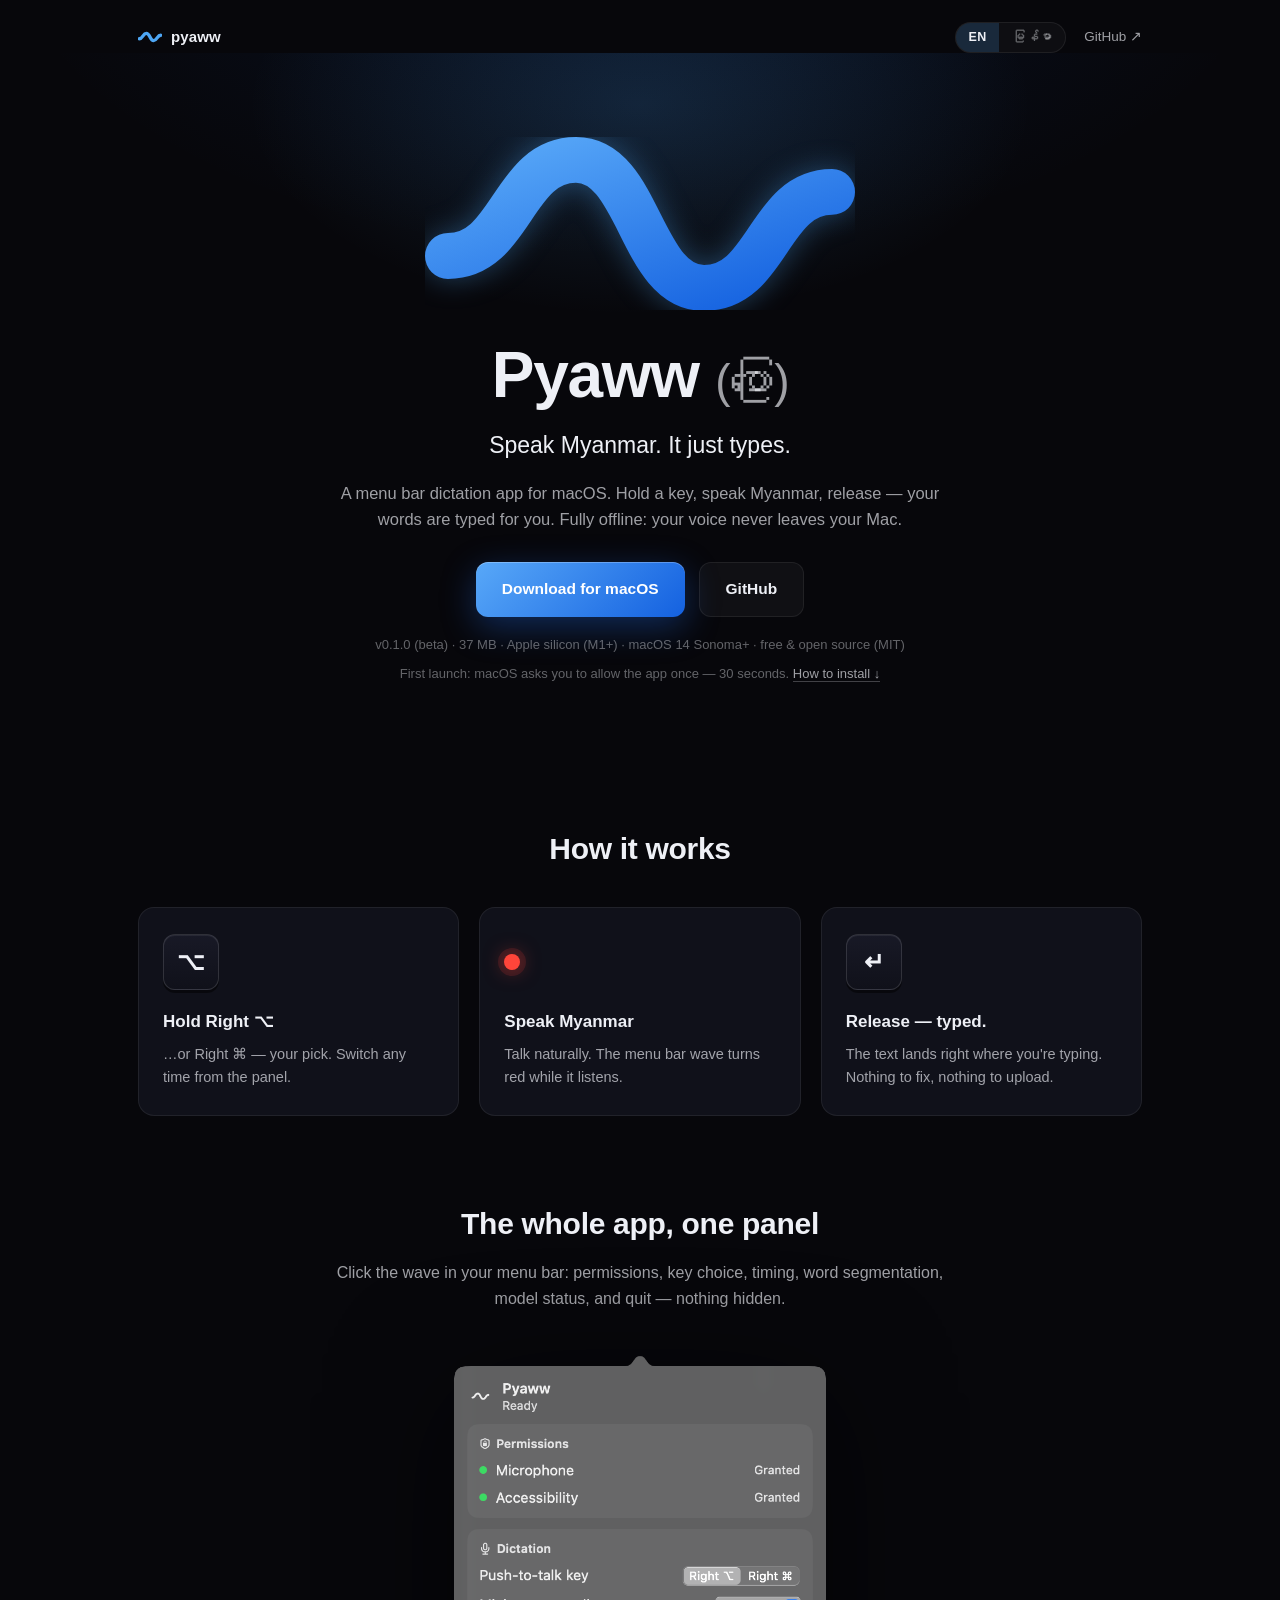
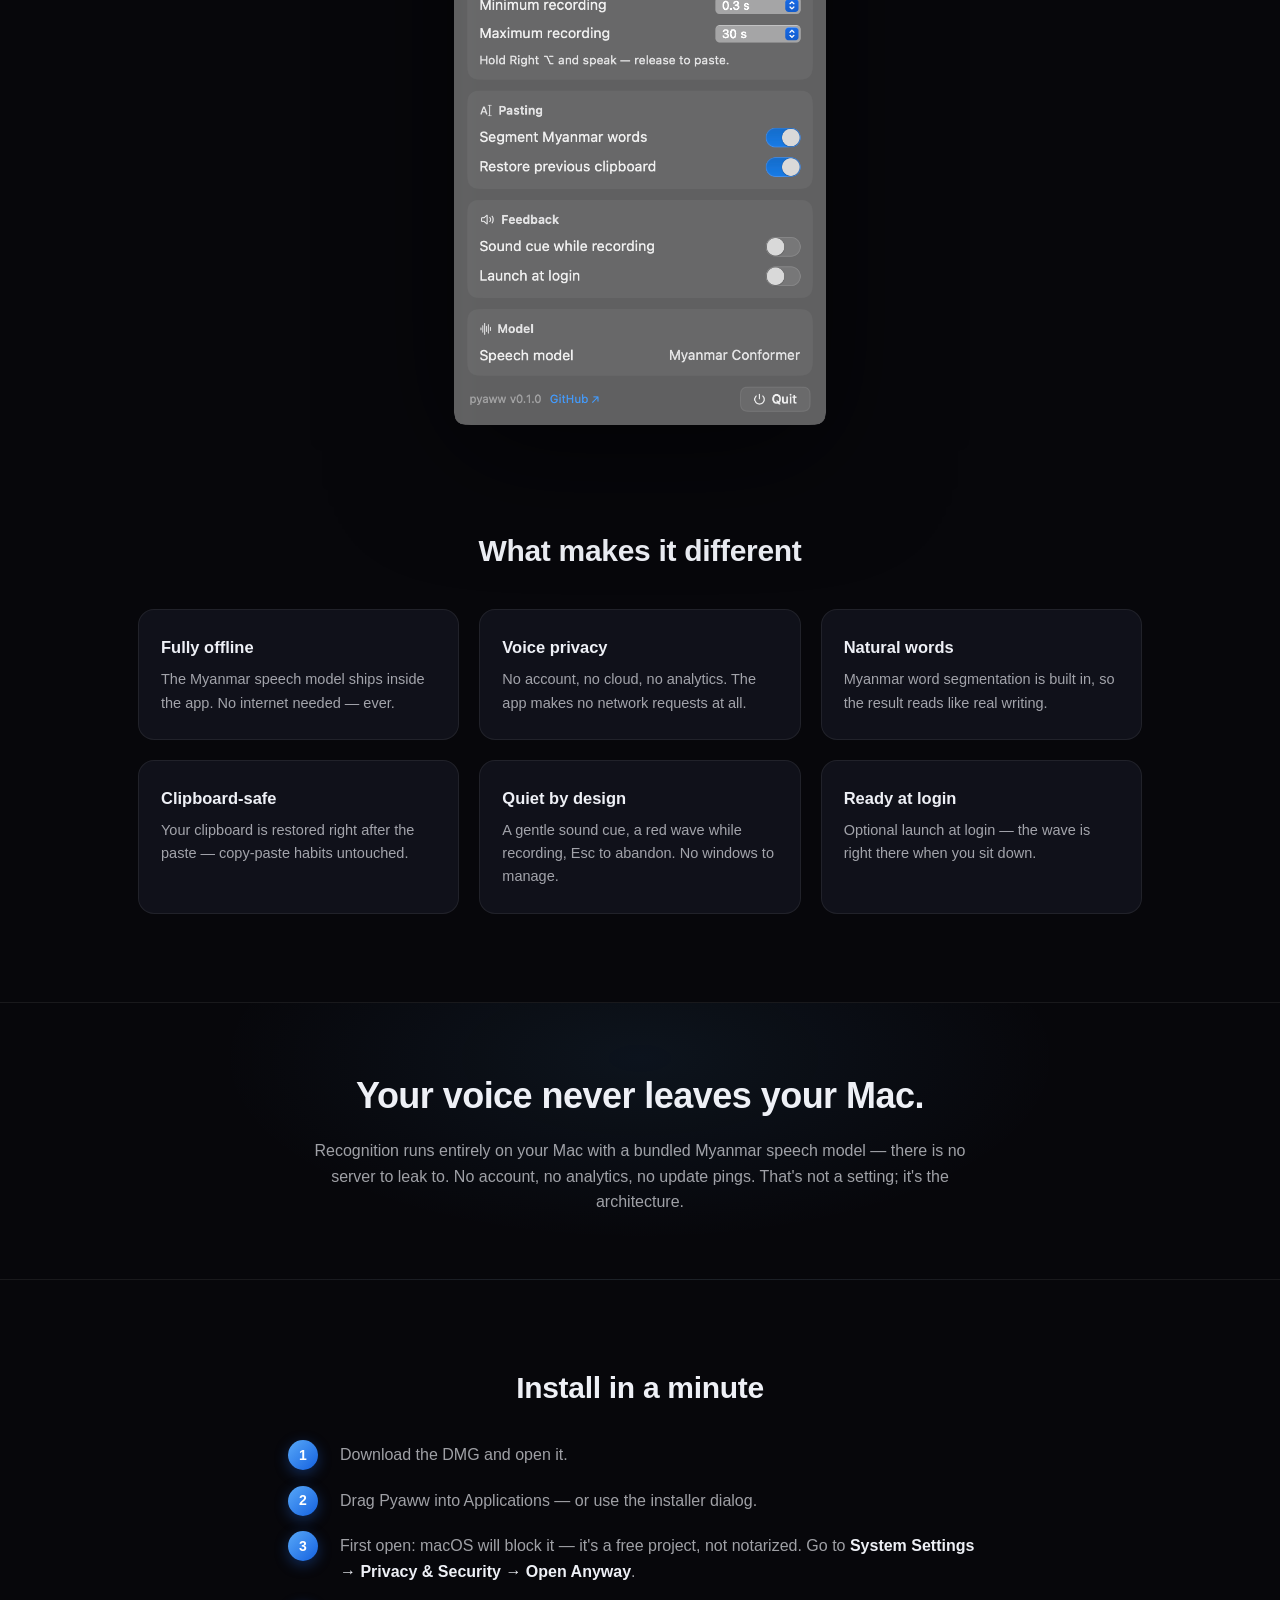
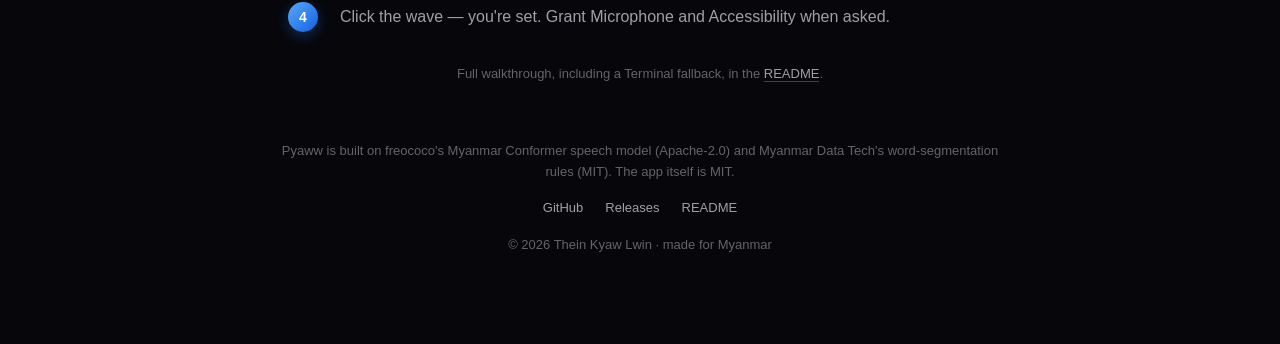
==== site/index.html @ 87ac643a "site: add the bilingual landing page (page, styles, script, real assets) deployed to GitHub Pages at" ====
<!doctype html>
<html lang="en">
<head>
<meta charset="utf-8">
<meta name="viewport" content="width=device-width, initial-scale=1">
<title>Pyaww (ပြော) — Myanmar dictation for macOS</title>
<meta name="theme-color" content="#07070b">
<meta name="description" content="Pyaww is a free, fully offline Myanmar dictation app for macOS. Hold a key, speak Myanmar, release — your words are typed for you. Your voice never leaves your Mac.">
<link rel="canonical" href="https://tklwin.github.io/pyaww/">
<meta property="og:type" content="website">
<meta property="og:url" content="https://tklwin.github.io/pyaww/">
<meta property="og:title" content="Pyaww (ပြော) — Speak Myanmar. It just types.">
<meta property="og:description" content="Fully offline Myanmar dictation for macOS. Free & open source. Your voice never leaves your Mac.">
<meta property="og:image" content="https://tklwin.github.io/pyaww/assets/og.png">
<meta property="og:image:width" content="1200">
<meta property="og:image:height" content="630">
<meta name="twitter:card" content="summary_large_image">
<link rel="icon" type="image/svg+xml" href="assets/wave.svg">
<link rel="apple-touch-icon" href="assets/apple-touch-icon.png">
<link rel="stylesheet" href="style.css">
</head>
<body class="lang-en">

<header class="top">
  <a class="brand" href="#top">
    <svg class="brand-wave" viewBox="118 352.6667 788 318.6667" aria-hidden="true"><path d="M160 570.6667 C277.3333 570.6667 277.3333 394.6667 394.6667 394.6667 C512 394.6667 512 629.3333 629.3333 629.3333 C746.6667 629.3333 746.6667 453.3333 864 453.3333" fill="none" stroke="#4DA6F4" stroke-width="110" stroke-linecap="round" stroke-linejoin="round"/></svg>
    <span>pyaww</span>
  </a>
  <nav class="top-nav">
    <div class="langswitch" role="group" aria-label="Language">
      <button type="button" data-lang="en">EN</button>
      <button type="button" data-lang="my">မြန်မာ</button>
    </div>
    <a class="gh" href="https://github.com/tklwin/pyaww" rel="noopener">GitHub&nbsp;↗</a>
  </nav>
</header>

<main id="top">
  <section class="hero">
    <div class="glow" aria-hidden="true"></div>
    <svg class="wave-hero" viewBox="118 352.6667 788 318.6667" aria-hidden="true">
      <defs>
        <linearGradient id="wg" x1="0" y1="0" x2="1" y2="1">
          <stop offset="0" stop-color="#58A8F8"/>
          <stop offset="1" stop-color="#1461E0"/>
        </linearGradient>
      </defs>
      <path class="wave-path" d="M160 570.6667 C277.3333 570.6667 277.3333 394.6667 394.6667 394.6667 C512 394.6667 512 629.3333 629.3333 629.3333 C746.6667 629.3333 746.6667 453.3333 864 453.3333" fill="none" stroke="url(#wg)" stroke-width="84" stroke-linecap="round" stroke-linejoin="round"/>
    </svg>
    <h1>Pyaww <span class="always">(ပြော)</span></h1>
    <p class="tagline">
      <span class="en">Speak Myanmar. It just types.</span>
      <span class="my">မြန်မာလို ပြောလိုက်ပါ။ စာဖြစ်လာပါမယ်။</span>
    </p>
    <p class="sub">
      <span class="en">A menu bar dictation app for macOS. Hold a key, speak Myanmar, release — your words are typed for you. Fully offline: your voice never leaves your Mac.</span>
      <span class="my">macOS အတွက် menu bar dictation အက်ပ်။ ခလုတ်တစ်ခု ဖိထားပြီး မြန်မာလို ပြောလိုက်ပါ၊ လွှတ်လိုက်ရင် စာသား ရိုက်ပြီးသား ဖြစ်နေပါပြီ။ လုံးဝ အော့ဖ်လိုင်း — သင့်အသံဖိုင် Mac ထဲကနေ ဘယ်တော့မှ မထွက်ပါဘူး။</span>
    </p>
    <div class="cta">
      <a class="btn primary" href="https://github.com/tklwin/pyaww/releases/latest" rel="noopener">
        <span class="en">Download for macOS</span><span class="my">macOS အတွက် ဒေါင်းလုဒ်</span>
      </a>
      <a class="btn ghost" href="https://github.com/tklwin/pyaww" rel="noopener">GitHub</a>
    </div>
    <p class="fine">
      <span class="en">v0.1.0 (beta) · 37 MB · Apple silicon (M1+) · macOS 14 Sonoma+ · free &amp; open source (MIT)</span>
      <span class="my">v0.1.0 (beta) · 37 MB · Apple silicon (M1+) · macOS 14+ · အခမဲ့နဲ့ open source (MIT)</span>
    </p>
    <p class="fine dim">
      <span class="en">First launch: macOS asks you to allow the app once — 30 seconds. <a href="#install">How to install ↓</a></span>
      <span class="my">ပထမဆုံး ဖွင့်ချိန်: macOS က ခွင့်ပြုချက် တစ်ချက် တောင်းပါမယ် — 30 စက္ကန့်ပဲ ကြာပါတယ်။ <a href="#install">တပ်ဆင်နည်း ↓</a></span>
    </p>
  </section>

  <section class="how" id="how">
    <h2><span class="en">How it works</span><span class="my">ဘယ်လိုသုံးမလဲ</span></h2>
    <div class="steps">
      <div class="step">
        <div class="cap-holder" aria-hidden="true"><div class="keycap">⌥</div></div>
        <h3><span class="en">Hold Right ⌥</span><span class="my">Right ⌥ ဖိထားပါ</span></h3>
        <p><span class="en">…or Right ⌘ — your pick. Switch any time from the panel.</span><span class="my">…သို့မဟုတ် Right ⌘ — ကြိုက်တာ ရွေးပါ။ Panel ကနေ အချိန်မရွေး ပြောင်းလို့ရပါတယ်။</span></p>
      </div>
      <div class="step">
        <div class="cap-holder" aria-hidden="true"><div class="reddot"></div></div>
        <h3><span class="en">Speak Myanmar</span><span class="my">မြန်မာလို ပြောပါ</span></h3>
        <p><span class="en">Talk naturally. The menu bar wave turns red while it listens.</span><span class="my">သဘာဝအတိုင်း ပြောလိုက်ပါ။ နားထောင်နေစဉ် menu bar က wave အနီရောင် ဖြစ်နေပါမယ်။</span></p>
      </div>
      <div class="step">
        <div class="cap-holder" aria-hidden="true"><div class="keycap">↵</div></div>
        <h3><span class="en">Release — typed.</span><span class="my">လွှတ်လိုက်ပါ — ရိုက်ပြီးသား</span></h3>
        <p><span class="en">The text lands right where you're typing. Nothing to fix, nothing to upload.</span><span class="my">စာသားက စာရိုက်နေတဲ့ နေရာမှာ တန်းရောက်သွားပါတယ်။ ဘာမှ ပြင်စရာ မလိုပါဘူး။</span></p>
      </div>
    </div>
  </section>

  <section class="panel-sec" id="panel">
    <h2><span class="en">The whole app, one panel</span><span class="my">အက်ပ်တစ်ခုလုံး — panel တစ်ခုတည်း</span></h2>
    <p class="lede"><span class="en">Click the wave in your menu bar: permissions, key choice, timing, word segmentation, model status, and quit — nothing hidden.</span><span class="my">Menu bar က wave ကို နှိပ်လိုက်ပါ — permissions၊ ခလုတ်ရွေးချယ်မှု၊ အချိန်သတ်မှတ်ချက်၊ စကားလုံးဖြတ်ခြင်း၊ model အခြေအနေ၊ ပိတ်ခြင်း — အားလုံး တစ်နေရာတည်း။</span></p>
    <figure class="shot">
      <img src="assets/panel.png" alt="The Pyaww panel — permissions, dictation, pasting and model status" width="366" height="629">
    </figure>
  </section>

  <section class="features" id="features">
    <h2><span class="en">What makes it different</span><span class="my">ထူးခြားချက်များ</span></h2>
    <div class="grid">
      <div class="card"><h3><span class="en">Fully offline</span><span class="my">လုံးဝ အော့ဖ်လိုင်း</span></h3><p><span class="en">The Myanmar speech model ships inside the app. No internet needed — ever.</span><span class="my">မြန်မာ speech model က အက်ပ်ထဲမှာ ပါပြီးသား။ အင်တာနက် လုံးဝ မလိုပါဘူး။</span></p></div>
      <div class="card"><h3><span class="en">Voice privacy</span><span class="my">အသံ privacy</span></h3><p><span class="en">No account, no cloud, no analytics. The app makes no network requests at all.</span><span class="my">Account မရှိ၊ cloud မရှိ၊ tracking မရှိ။ အက်ပ်က network ကို လုံးဝ မသုံးပါဘူး။</span></p></div>
      <div class="card"><h3><span class="en">Natural words</span><span class="my">သဘာဝ စကားလုံးများ</span></h3><p><span class="en">Myanmar word segmentation is built in, so the result reads like real writing.</span><span class="my">မြန်မာစာ စကားလုံးဖြတ်ခြင်း ပါဝင်တာကြောင့် စာက ဖတ်လို့ကောင်းပါတယ်။</span></p></div>
      <div class="card"><h3><span class="en">Clipboard-safe</span><span class="my">Clipboard ထိန်းသိမ်း</span></h3><p><span class="en">Your clipboard is restored right after the paste — copy-paste habits untouched.</span><span class="my">Paste လုပ်ပြီးတာနဲ့ clipboard အဟောင်း ပြန်ရှိပါပြီ — သင့်အလေ့အထ မပျက်ပါဘူး။</span></p></div>
      <div class="card"><h3><span class="en">Quiet by design</span><span class="my">တိတ်ဆိတ်စွာ</span></h3><p><span class="en">A gentle sound cue, a red wave while recording, Esc to abandon. No windows to manage.</span><span class="my">အသံအနည်းငယ်၊ ရိုက်နေစဉ် wave အနီ၊ ပယ်ဖျက်လိုရင် Esc။ Window တွေ စီမံစရာ မလိုပါဘူး။</span></p></div>
      <div class="card"><h3><span class="en">Ready at login</span><span class="my">Login မှာ အသင့်</span></h3><p><span class="en">Optional launch at login — the wave is right there when you sit down.</span><span class="my">Login ဝင်တာနဲ့ menu bar မှာ wave အသင့် ရှိနေပါပြီ။</span></p></div>
    </div>
  </section>

  <section class="privacy">
    <h2><span class="en">Your voice never leaves your Mac.</span><span class="my">သင့်အသံဖိုင် Mac ထဲကနေ ဘယ်တော့မှ မထွက်ပါဘူး။</span></h2>
    <p><span class="en">Recognition runs entirely on your Mac with a bundled Myanmar speech model — there is no server to leak to. No account, no analytics, no update pings. That's not a setting; it's the architecture.</span><span class="my">Speech recognition က သင့် Mac ပေါ်မှာပဲ အလုပ်လုပ်ပါတယ် — ဘယ်ဆာဗာကိုမှ အသံ မပို့ပါဘူး။ Account မရှိ၊ analytics မရှိ၊ update ping မရှိ။ ဒါက setting တစ်ခု မဟုတ်ဘူး — အက်ပ်ရဲ့ ဒီဇိုင်းပါ။</span></p>
  </section>

  <section class="install" id="install">
    <h2><span class="en">Install in a minute</span><span class="my">တစ်မိနစ်အတွင်း တပ်ဆင်ပါ</span></h2>
    <ol>
      <li><span class="en">Download the DMG and open it.</span><span class="my">DMG ကို ဒေါင်းလုဒ်လုပ်ပြီး ဖွင့်ပါ။</span></li>
      <li><span class="en">Drag Pyaww into Applications — or use the installer dialog.</span><span class="my">Pyaww ကို Applications ထဲ ဆွဲထည့်ပါ — installer dialog ကို သုံးလည်း ရပါတယ်။</span></li>
      <li><span class="en">First open: macOS will block it — it's a free project, not notarized. Go to <strong>System Settings → Privacy &amp; Security → Open Anyway</strong>.</span><span class="my">ပထမဖွင့်ချိန် macOS က ပိတ်ထားပါမယ် — အခမဲ့ project ဖြစ်ပြီး notarize မလုပ်ထားလို့ပါ။ <strong>System Settings → Privacy &amp; Security → Open Anyway</strong> ကို သွားပါ။</span></li>
      <li><span class="en">Click the wave — you're set. Grant Microphone and Accessibility when asked.</span><span class="my">Wave ကို နှိပ်လိုက်ပါ — ပြီးပါပြီ။ တောင်းလာရင် Microphone နဲ့ Accessibility ကို ခွင့်ပြုပေးပါ။</span></li>
    </ol>
    <p class="fine"><span class="en">Full walkthrough, including a Terminal fallback, in the <a href="https://github.com/tklwin/pyaww#readme" rel="noopener">README</a>.</span><span class="my">အဆင့်ဆင့် လမ်းညွှန် (Terminal နည်းလမ်းအပါအဝင်) <a href="https://github.com/tklwin/pyaww#readme" rel="noopener">README</a> မှာ ရှိပါတယ်။</span></p>
  </section>
</main>

<footer>
  <p><span class="en">Pyaww is built on freococo's Myanmar Conformer speech model (Apache-2.0) and Myanmar Data Tech's word-segmentation rules (MIT). The app itself is MIT.</span><span class="my">Pyaww ဟာ freococo ရဲ့ Myanmar Conformer speech model (Apache-2.0) နဲ့ Myanmar Data Tech ရဲ့ စကားလုံးဖြတ် စည်းမျဉ်းများ (MIT) ကို အသုံးပြုထားပါတယ်။ အက်ပ် ကိုယ်တိုင်က MIT ပါ။</span></p>
  <nav class="foot-links">
    <a href="https://github.com/tklwin/pyaww" rel="noopener">GitHub</a>
    <a href="https://github.com/tklwin/pyaww/releases" rel="noopener">Releases</a>
    <a href="https://github.com/tklwin/pyaww#readme" rel="noopener">README</a>
  </nav>
  <p class="dim">© 2026 Thein Kyaw Lwin · made for Myanmar</p>
</footer>

<script src="pyaww.js"></script>
</body>
</html>
---- site/style.css ----
/* Pyaww landing — hand-written, zero dependencies, no network calls. */
:root{
  --bg:#07070b;
  --card:#10111a;
  --line:rgba(255,255,255,.07);
  --ink:#eef0f6;
  --ink2:rgba(238,240,246,.66);
  --ink3:rgba(238,240,246,.40);
  --azure:#4da6f4;
  --azure-deep:#1461e0;
  --red:#ff453a;
  --radius:16px;
  --max:1060px;
  --font:-apple-system, BlinkMacSystemFont, "SF Pro Text", "Segoe UI", Roboto, Helvetica, Arial, "Noto Sans Myanmar", "Myanmar Sangam MN", "Myanmar Text", sans-serif;
}
*{box-sizing:border-box}
html{scroll-behavior:smooth}
body{
  margin:0; background:var(--bg); color:var(--ink);
  font:16px/1.6 var(--font);
  -webkit-font-smoothing:antialiased; text-rendering:optimizeLegibility;
}
::selection{background:rgba(77,166,244,.35)}
a{color:var(--azure); text-decoration:none}
a:hover{text-decoration:underline}
section{scroll-margin-top:24px}
img{max-width:100%}

/* ---- bilingual visibility ---- */
body.lang-en .my,
body.lang-my .en { display:none !important; }
.my { line-height:1.85; }

/* ---- top bar ---- */
.top{
  max-width:var(--max); margin:0 auto; padding:22px 28px 0;
  display:flex; align-items:center; justify-content:space-between; gap:16px;
}
.brand{display:inline-flex; align-items:center; gap:9px; color:var(--ink); font-weight:600; font-size:15px; letter-spacing:.01em}
.brand:hover{text-decoration:none; opacity:.85}
.brand-wave{width:24px; height:12px; display:block}
.top-nav{display:flex; align-items:center; gap:18px}
.langswitch{
  display:inline-flex; border:1px solid var(--line); border-radius:999px; overflow:hidden;
  background:rgba(255,255,255,.03);
}
.langswitch button{
  appearance:none; border:0; background:transparent; color:var(--ink3);
  font:600 12.5px/1 var(--font); padding:8px 13px; cursor:pointer; letter-spacing:.02em;
}
.langswitch button[aria-pressed="true"]{background:rgba(77,166,244,.18); color:var(--ink)}
.langswitch button:hover{color:var(--ink)}
.gh{color:var(--ink2); font-size:13.5px}
.gh:hover{color:var(--ink)}

/* ---- hero ---- */
.hero{position:relative; text-align:center; padding:84px 28px 64px; overflow:hidden}
.glow{
  position:absolute; inset:-20% -10% auto; height:640px; pointer-events:none;
  background:
    radial-gradient(560px 300px at 50% 30%, rgba(77,166,244,.16), transparent 70%),
    radial-gradient(900px 480px at 50% 0%, rgba(20,97,224,.12), transparent 72%);
}
.wave-hero{position:relative; width:min(430px, 72vw); display:block; margin:0 auto 30px}
.wave-path{filter:drop-shadow(0 0 26px rgba(77,166,244,.35))}
@keyframes draw{to{stroke-dashoffset:0}}
.hero h1{
  position:relative; margin:0; font-size:clamp(42px, 7vw, 64px); line-height:1.1;
  font-weight:700; letter-spacing:-.02em;
}
.hero h1 .always{font-weight:400; color:var(--ink2); font-size:.72em}
.tagline{position:relative; margin:16px 0 0; font-size:clamp(18px, 2.6vw, 23px); color:var(--ink); font-weight:500}
.tagline .my{font-weight:500}
.sub{position:relative; margin:16px auto 0; max-width:640px; color:var(--ink2); font-size:16.5px}
.cta{position:relative; display:flex; gap:14px; justify-content:center; flex-wrap:wrap; margin:30px 0 0}
.btn{
  display:inline-flex; align-items:center; justify-content:center;
  padding:14px 26px; border-radius:12px; font-weight:600; font-size:15.5px;
  transition:transform .15s ease, filter .15s ease;
}
.btn:hover{text-decoration:none; transform:translateY(-1px)}
.btn.primary{
  color:#fff; background:linear-gradient(135deg, #58a8f8, #1461e0);
  box-shadow:0 10px 34px rgba(35,110,235,.35), inset 0 1px 0 rgba(255,255,255,.25);
}
.btn.primary:hover{filter:brightness(1.07)}
.btn.ghost{
  color:var(--ink); background:rgba(255,255,255,.04); border:1px solid var(--line);
}
.fine{position:relative; margin:18px 0 0; font-size:13px; color:var(--ink3)}
.fine.dim{margin-top:8px}
.fine a{color:var(--ink2); border-bottom:1px solid rgba(238,240,246,.25)}
.fine a:hover{color:var(--ink); text-decoration:none}

/* ---- how it works ---- */
.how{max-width:var(--max); margin:0 auto; padding:76px 28px 8px; text-align:center}
h2{margin:0 0 12px; font-size:clamp(24px, 3.4vw, 30px); letter-spacing:-.01em; font-weight:650}
.steps{
  display:grid; grid-template-columns:repeat(3, 1fr); gap:20px; margin-top:34px; text-align:left;
}
.step{
  background:var(--card); border:1px solid var(--line); border-radius:var(--radius);
  padding:26px 24px;
}
.step h3{margin:18px 0 8px; font-size:17px; font-weight:650}
.step p{margin:0; color:var(--ink2); font-size:14.5px}
.cap-holder{height:56px; display:flex; align-items:center}
.keycap{
  width:56px; height:56px; display:grid; place-items:center;
  background:linear-gradient(#181926, #10111a); border:1px solid rgba(255,255,255,.13);
  border-radius:12px; font-size:24px; font-weight:600; color:var(--ink);
  box-shadow:0 3px 0 rgba(0,0,0,.5), inset 0 1px 0 rgba(255,255,255,.07);
}
.reddot{
  width:16px; height:16px; border-radius:50%; background:var(--red);
  box-shadow:0 0 0 6px rgba(255,69,58,.14), 0 0 20px rgba(255,69,58,.55);
  animation:pulse 2.1s ease-in-out infinite;
}
@keyframes pulse{0%,100%{box-shadow:0 0 0 6px rgba(255,69,58,.14), 0 0 20px rgba(255,69,58,.55)}50%{box-shadow:0 0 0 10px rgba(255,69,58,.07), 0 0 26px rgba(255,69,58,.7)}}

/* ---- panel shot ---- */
.panel-sec{max-width:var(--max); margin:0 auto; padding:76px 28px 0; text-align:center}
.lede{max-width:620px; margin:8px auto 0; color:var(--ink2)}
.shot{margin:40px auto 0; padding:0}
.shot img{
  display:block; margin:0 auto; width:min(400px, 88vw); height:auto;
  filter:drop-shadow(0 26px 60px rgba(0,0,0,.6));
}

/* ---- features ---- */
.features{max-width:var(--max); margin:0 auto; padding:88px 28px 0; text-align:center}
.grid{
  display:grid; grid-template-columns:repeat(3, 1fr); gap:20px; margin-top:34px; text-align:left;
}
.card{background:var(--card); border:1px solid var(--line); border-radius:var(--radius); padding:24px 22px}
.card h3{margin:0 0 8px; font-size:16.5px; font-weight:650}
.card p{margin:0; color:var(--ink2); font-size:14.5px}

/* ---- privacy ---- */
.privacy{
  margin-top:88px; padding:64px 28px; text-align:center;
  border-top:1px solid var(--line); border-bottom:1px solid var(--line);
  background:radial-gradient(600px 260px at 50% 20%, rgba(77,166,244,.08), transparent 70%);
}
.privacy h2{margin:0 auto 14px; max-width:760px; font-size:clamp(26px, 4vw, 36px); font-weight:700; letter-spacing:-.015em}
.privacy p{max-width:680px; margin:0 auto; color:var(--ink2)}

/* ---- install ---- */
.install{max-width:760px; margin:0 auto; padding:84px 28px 0; text-align:left}
.install h2{text-align:center}
.install ol{
  list-style:none; counter-reset:step; margin:30px 0 0; padding:0;
}
.install li{
  counter-increment:step; position:relative; padding:0 0 0 52px; margin:20px 0;
  color:var(--ink2);
}
.install li::before{
  content:counter(step); position:absolute; left:0; top:-2px;
  width:30px; height:30px; border-radius:50%;
  display:grid; place-items:center;
  font-size:14px; font-weight:650; color:#fff;
  background:linear-gradient(135deg, #58a8f8, #1461e0);
  box-shadow:0 4px 14px rgba(35,110,235,.35);
}
.install strong{color:var(--ink); font-weight:600}
.install .fine{text-align:center; margin-top:34px}

/* ---- footer ---- */
footer{
  max-width:var(--max); margin:0 auto; padding:56px 28px 72px; text-align:center;
  color:var(--ink3); font-size:13px;
}
footer p{max-width:720px; margin:0 auto 16px}
.foot-links{display:flex; gap:22px; justify-content:center; margin:0 0 16px}
.foot-links a{color:var(--ink2)}
footer .dim{color:var(--ink3)}

/* ---- motion / responsive ---- */
@media (prefers-reduced-motion: reduce){
  *{animation:none !important; transition:none !important}
  html{scroll-behavior:auto}
}
@media (max-width: 860px){
  .steps, .grid{grid-template-columns:1fr}
  .hero{padding-top:64px}
  .top{padding:18px 20px 0}
}
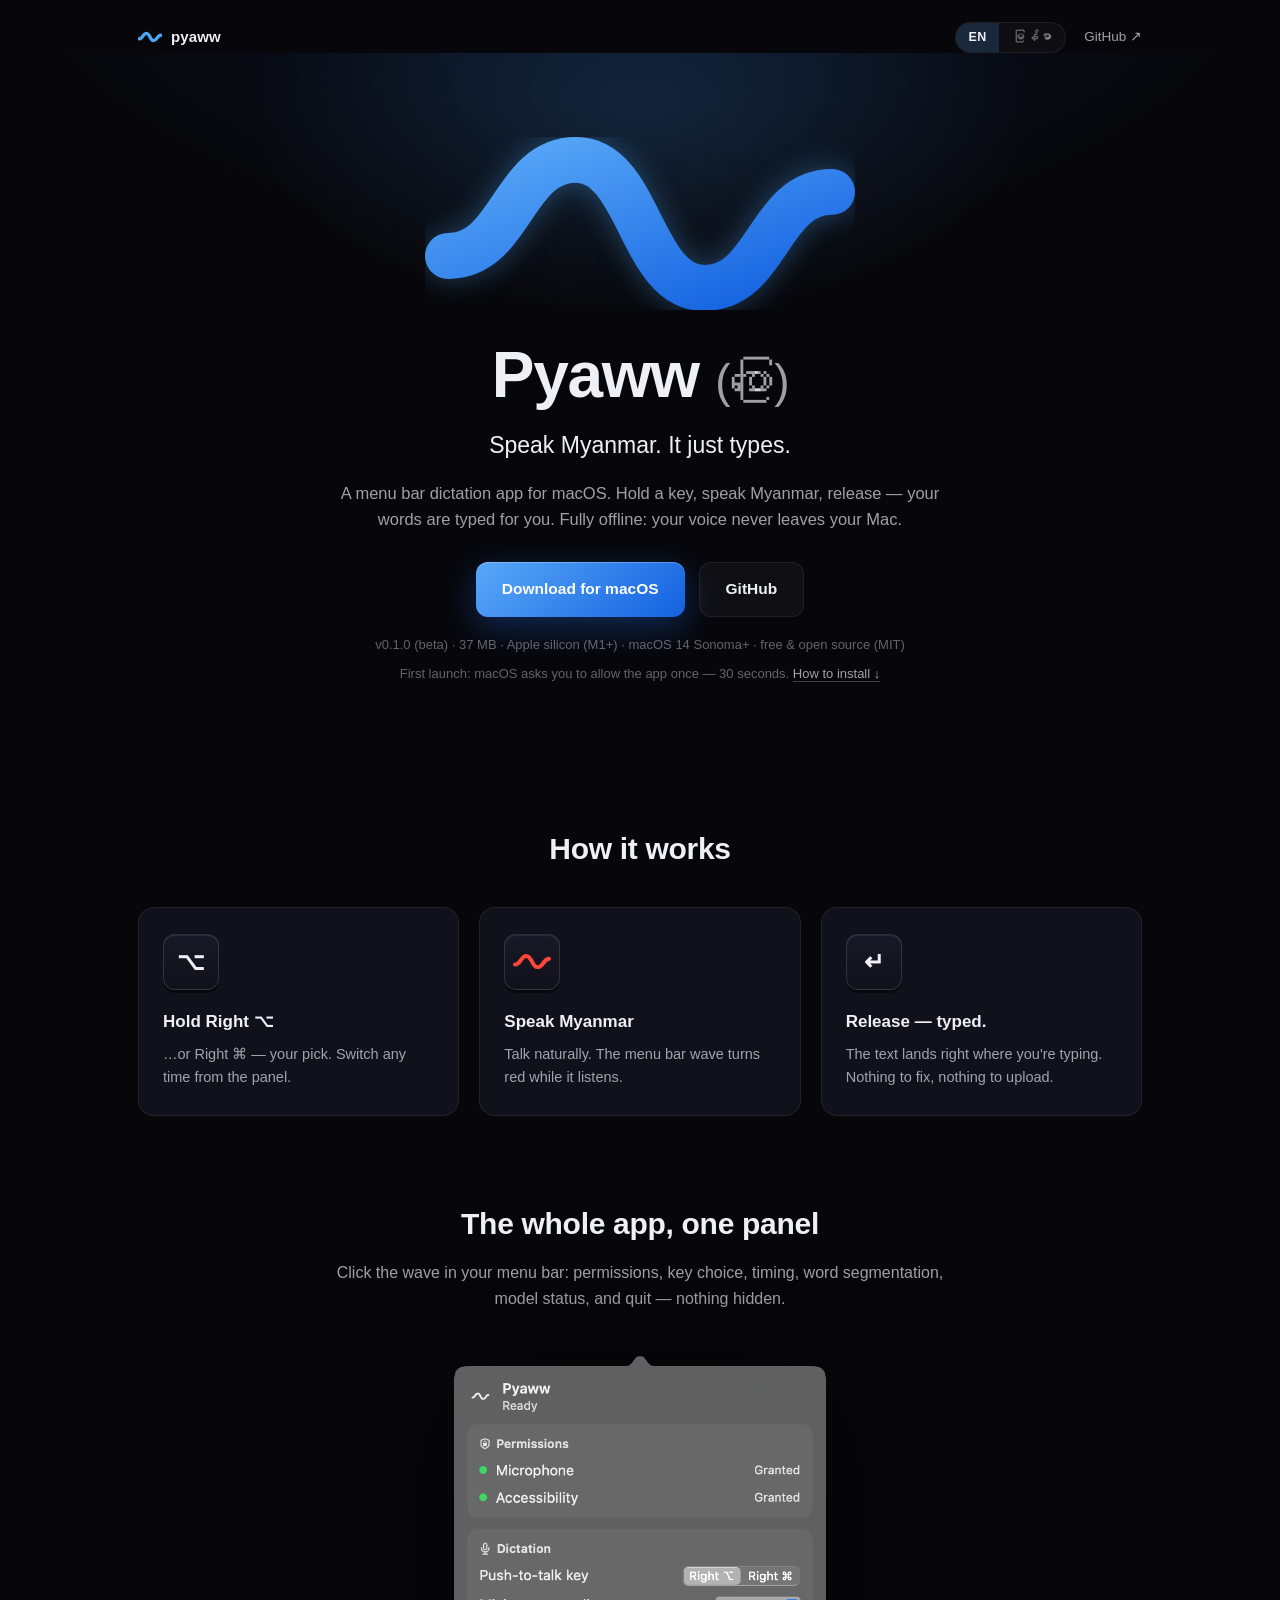
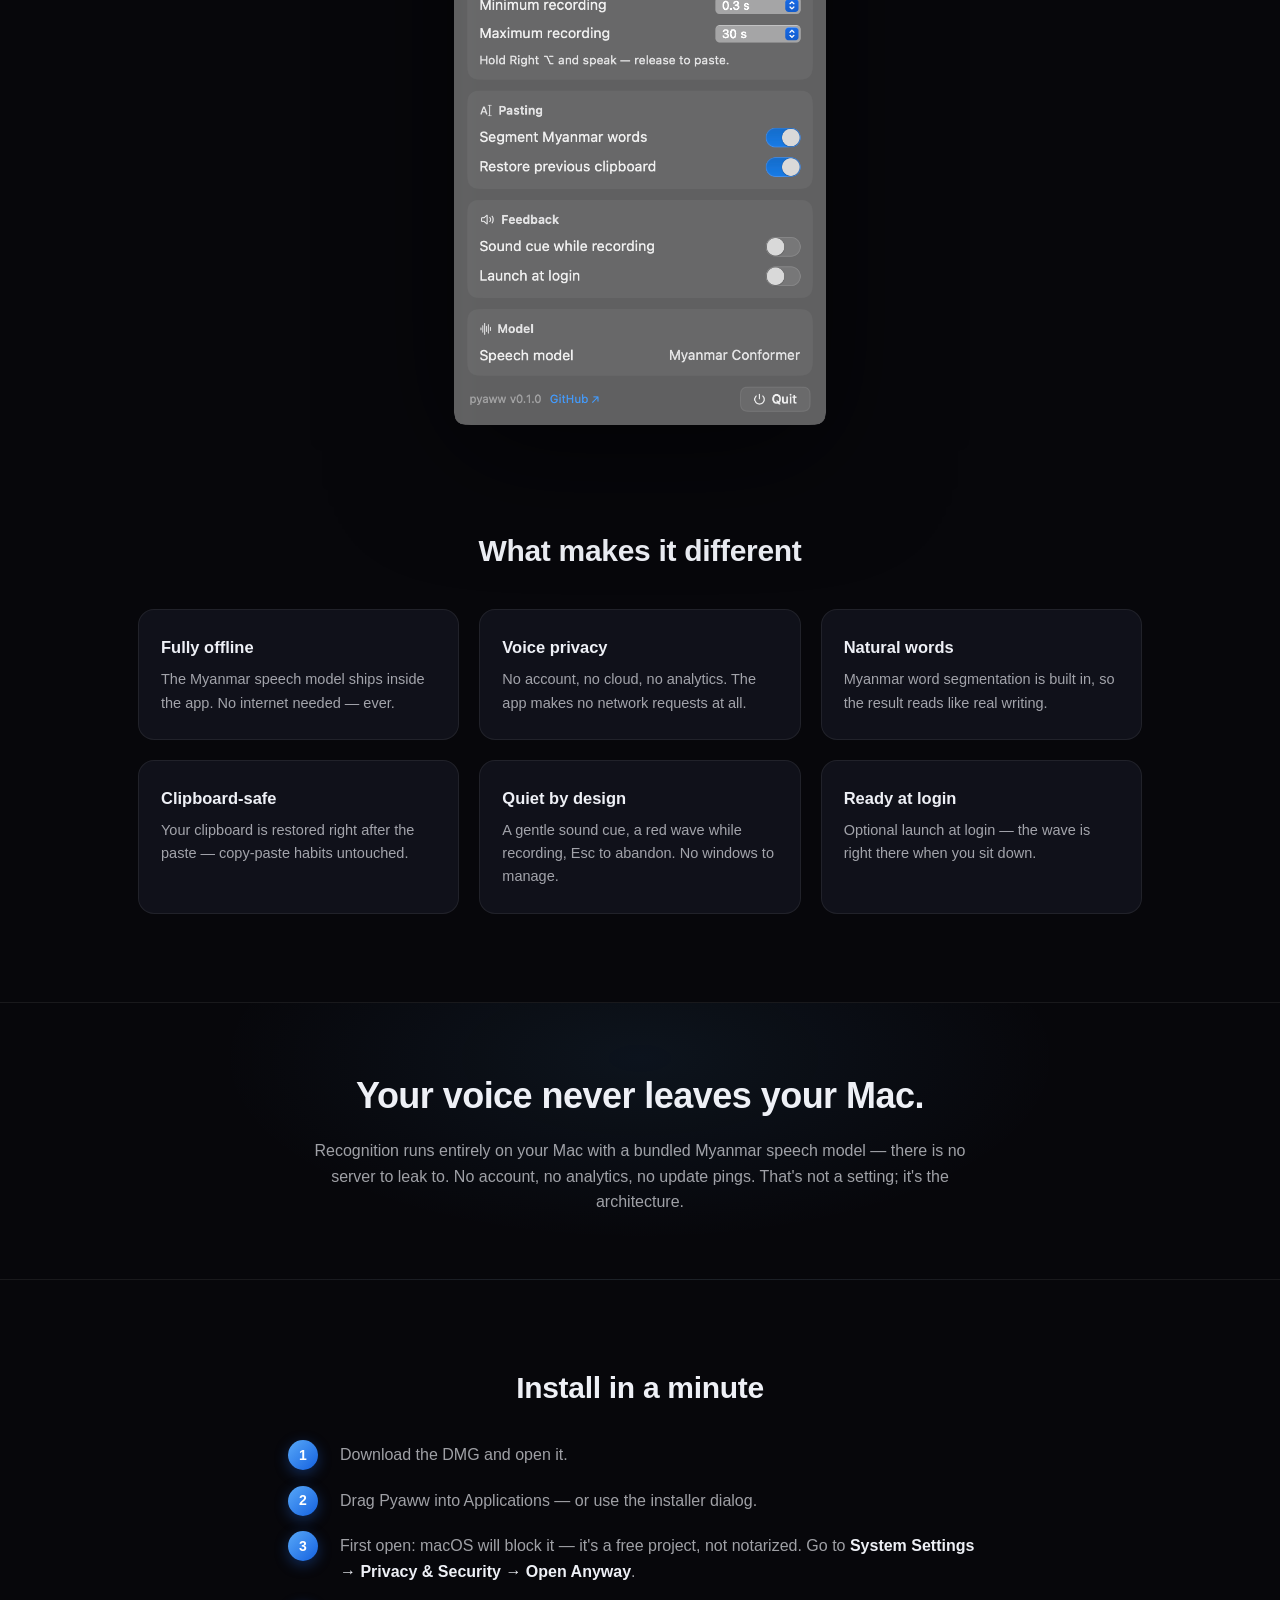
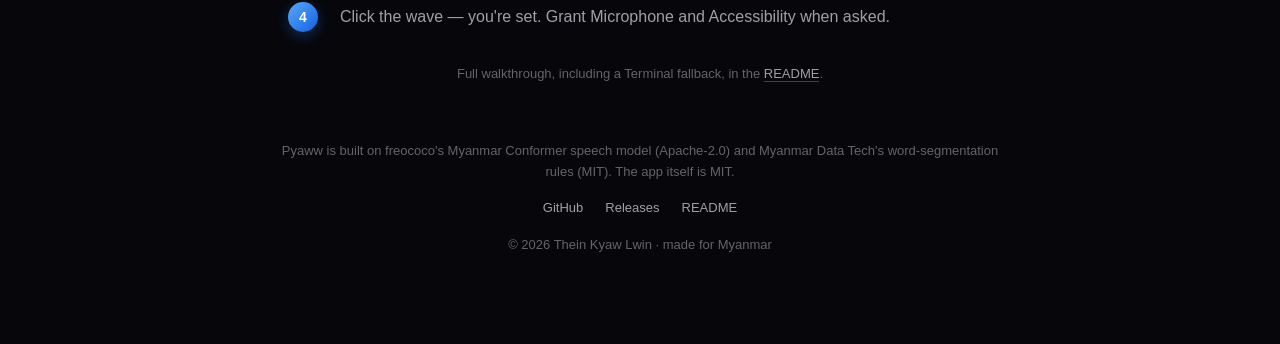
==== commit 37c7100a: "site: owner-reviewed Burmese copy pass and a red menu-bar wave tile in the speak step, matching the " ====
--- a/site/index.html
+++ b/site/index.html
@@ -50,11 +50,11 @@
     <h1>Pyaww <span class="always">(ပြော)</span></h1>
     <p class="tagline">
       <span class="en">Speak Myanmar. It just types.</span>
-      <span class="my">မြန်မာလို ပြောလိုက်ပါ။ စာဖြစ်လာပါမယ်။</span>
+      <span class="my">စာရိုက်နေစရာမလို၊ မြန်မာလိုပဲ ပြောလိုက်ပါ။</span>
     </p>
     <p class="sub">
       <span class="en">A menu bar dictation app for macOS. Hold a key, speak Myanmar, release — your words are typed for you. Fully offline: your voice never leaves your Mac.</span>
-      <span class="my">macOS အတွက် menu bar dictation အက်ပ်။ ခလုတ်တစ်ခု ဖိထားပြီး မြန်မာလို ပြောလိုက်ပါ၊ လွှတ်လိုက်ရင် စာသား ရိုက်ပြီးသား ဖြစ်နေပါပြီ။ လုံးဝ အော့ဖ်လိုင်း — သင့်အသံဖိုင် Mac ထဲကနေ ဘယ်တော့မှ မထွက်ပါဘူး။</span>
+      <span class="my">macOS အတွက် menu bar dictation အက်ပ်ပါ။ ခလုတ်တစ်ခု ဖိထားပြီး မြန်မာလို ပြောလိုက်ပါ — လွှတ်လိုက်ရင် စာရိုက်ပြီးသား ဖြစ်နေပါပြီ။ အင်တာနက် လုံးဝ မလိုပါဘူး။ သင့်အသံက Mac ထဲကနေ ဘယ်တော့မှ မထွက်ပါဘူး။</span>
     </p>
     <div class="cta">
       <a class="btn primary" href="https://github.com/tklwin/pyaww/releases/latest" rel="noopener">
@@ -64,11 +64,11 @@
     </div>
     <p class="fine">
       <span class="en">v0.1.0 (beta) · 37 MB · Apple silicon (M1+) · macOS 14 Sonoma+ · free &amp; open source (MIT)</span>
-      <span class="my">v0.1.0 (beta) · 37 MB · Apple silicon (M1+) · macOS 14+ · အခမဲ့နဲ့ open source (MIT)</span>
+      <span class="my">v0.1.0 (beta) · 37 MB · Apple silicon (M1+) · macOS 14+ · အခမဲ့ · open source (MIT)</span>
     </p>
     <p class="fine dim">
       <span class="en">First launch: macOS asks you to allow the app once — 30 seconds. <a href="#install">How to install ↓</a></span>
-      <span class="my">ပထမဆုံး ဖွင့်ချိန်: macOS က ခွင့်ပြုချက် တစ်ချက် တောင်းပါမယ် — 30 စက္ကန့်ပဲ ကြာပါတယ်။ <a href="#install">တပ်ဆင်နည်း ↓</a></span>
+      <span class="my">ပထမဆုံး ဖွင့်ချိန်မှာ macOS က ခွင့်ပြုချက် တစ်ချက် တောင်းပါလိမ့်မယ် — 30 စက္ကန့်ပဲ ကြာပါတယ်။ <a href="#install">တပ်ဆင်နည်း ↓</a></span>
     </p>
   </section>
 
@@ -78,60 +78,60 @@
       <div class="step">
         <div class="cap-holder" aria-hidden="true"><div class="keycap">⌥</div></div>
         <h3><span class="en">Hold Right ⌥</span><span class="my">Right ⌥ ဖိထားပါ</span></h3>
-        <p><span class="en">…or Right ⌘ — your pick. Switch any time from the panel.</span><span class="my">…သို့မဟုတ် Right ⌘ — ကြိုက်တာ ရွေးပါ။ Panel ကနေ အချိန်မရွေး ပြောင်းလို့ရပါတယ်။</span></p>
+        <p><span class="en">…or Right ⌘ — your pick. Switch any time from the panel.</span><span class="my">Right ⌘ လည်း ရပါတယ် — ကြိုက်တာ ရွေးပါ။ Panel ထဲကနေ အချိန်မရွေး ပြောင်းလို့ရပါတယ်။</span></p>
       </div>
       <div class="step">
-        <div class="cap-holder" aria-hidden="true"><div class="reddot"></div></div>
+        <div class="cap-holder" aria-hidden="true"><div class="keycap"><svg class="wave-red" viewBox="118 352.6667 788 318.6667" width="38" height="15.37" aria-hidden="true"><path d="M160 570.6667 C277.3333 570.6667 277.3333 394.6667 394.6667 394.6667 C512 394.6667 512 629.3333 629.3333 629.3333 C746.6667 629.3333 746.6667 453.3333 864 453.3333" fill="none" stroke="#ff453a" stroke-width="84" stroke-linecap="round" stroke-linejoin="round"/></svg></div></div>
         <h3><span class="en">Speak Myanmar</span><span class="my">မြန်မာလို ပြောပါ</span></h3>
-        <p><span class="en">Talk naturally. The menu bar wave turns red while it listens.</span><span class="my">သဘာဝအတိုင်း ပြောလိုက်ပါ။ နားထောင်နေစဉ် menu bar က wave အနီရောင် ဖြစ်နေပါမယ်။</span></p>
+        <p><span class="en">Talk naturally. The menu bar wave turns red while it listens.</span><span class="my">ပုံမှန်ပြောသလို ပြောလိုက်ပါ။ နားထောင်နေတုန်း menu bar က wave အနီရောင် ဖြစ်နေပါလိမ့်မယ်။</span></p>
       </div>
       <div class="step">
         <div class="cap-holder" aria-hidden="true"><div class="keycap">↵</div></div>
         <h3><span class="en">Release — typed.</span><span class="my">လွှတ်လိုက်ပါ — ရိုက်ပြီးသား</span></h3>
-        <p><span class="en">The text lands right where you're typing. Nothing to fix, nothing to upload.</span><span class="my">စာသားက စာရိုက်နေတဲ့ နေရာမှာ တန်းရောက်သွားပါတယ်။ ဘာမှ ပြင်စရာ မလိုပါဘူး။</span></p>
+        <p><span class="en">The text lands right where you're typing. Nothing to fix, nothing to upload.</span><span class="my">စာသားက စာရိုက်နေတဲ့ နေရာမှာ တန်းရောက်သွားပါတယ်။ ပြင်စရာလည်း မလို၊ တင်စရာလည်း မလိုပါဘူး။</span></p>
       </div>
     </div>
   </section>
 
   <section class="panel-sec" id="panel">
     <h2><span class="en">The whole app, one panel</span><span class="my">အက်ပ်တစ်ခုလုံး — panel တစ်ခုတည်း</span></h2>
-    <p class="lede"><span class="en">Click the wave in your menu bar: permissions, key choice, timing, word segmentation, model status, and quit — nothing hidden.</span><span class="my">Menu bar က wave ကို နှိပ်လိုက်ပါ — permissions၊ ခလုတ်ရွေးချယ်မှု၊ အချိန်သတ်မှတ်ချက်၊ စကားလုံးဖြတ်ခြင်း၊ model အခြေအနေ၊ ပိတ်ခြင်း — အားလုံး တစ်နေရာတည်း။</span></p>
+    <p class="lede"><span class="en">Click the wave in your menu bar: permissions, key choice, timing, word segmentation, model status, and quit — nothing hidden.</span><span class="my">Menu bar က wave ကို နှိပ်ကြည့်ပါ — permission တွေ၊ ခလုတ်ရွေးချယ်မှု၊ အချိန်သတ်မှတ်ချက်၊ စကားလုံးဖြတ်ပုံ၊ model အခြေအနေ၊ အက်ပ်ပိတ်တာအထိ — အားလုံး တစ်နေရာတည်းမှာ မြင်ရပါတယ်။ ဝှက်ထားတာ မရှိပါဘူး။</span></p>
     <figure class="shot">
       <img src="assets/panel.png" alt="The Pyaww panel — permissions, dictation, pasting and model status" width="366" height="629">
     </figure>
   </section>
 
   <section class="features" id="features">
-    <h2><span class="en">What makes it different</span><span class="my">ထူးခြားချက်များ</span></h2>
+    <h2><span class="en">What makes it different</span><span class="my">ဘာတွေ ထူးခြားလဲ</span></h2>
     <div class="grid">
-      <div class="card"><h3><span class="en">Fully offline</span><span class="my">လုံးဝ အော့ဖ်လိုင်း</span></h3><p><span class="en">The Myanmar speech model ships inside the app. No internet needed — ever.</span><span class="my">မြန်မာ speech model က အက်ပ်ထဲမှာ ပါပြီးသား။ အင်တာနက် လုံးဝ မလိုပါဘူး။</span></p></div>
-      <div class="card"><h3><span class="en">Voice privacy</span><span class="my">အသံ privacy</span></h3><p><span class="en">No account, no cloud, no analytics. The app makes no network requests at all.</span><span class="my">Account မရှိ၊ cloud မရှိ၊ tracking မရှိ။ အက်ပ်က network ကို လုံးဝ မသုံးပါဘူး။</span></p></div>
-      <div class="card"><h3><span class="en">Natural words</span><span class="my">သဘာဝ စကားလုံးများ</span></h3><p><span class="en">Myanmar word segmentation is built in, so the result reads like real writing.</span><span class="my">မြန်မာစာ စကားလုံးဖြတ်ခြင်း ပါဝင်တာကြောင့် စာက ဖတ်လို့ကောင်းပါတယ်။</span></p></div>
-      <div class="card"><h3><span class="en">Clipboard-safe</span><span class="my">Clipboard ထိန်းသိမ်း</span></h3><p><span class="en">Your clipboard is restored right after the paste — copy-paste habits untouched.</span><span class="my">Paste လုပ်ပြီးတာနဲ့ clipboard အဟောင်း ပြန်ရှိပါပြီ — သင့်အလေ့အထ မပျက်ပါဘူး။</span></p></div>
-      <div class="card"><h3><span class="en">Quiet by design</span><span class="my">တိတ်ဆိတ်စွာ</span></h3><p><span class="en">A gentle sound cue, a red wave while recording, Esc to abandon. No windows to manage.</span><span class="my">အသံအနည်းငယ်၊ ရိုက်နေစဉ် wave အနီ၊ ပယ်ဖျက်လိုရင် Esc။ Window တွေ စီမံစရာ မလိုပါဘူး။</span></p></div>
-      <div class="card"><h3><span class="en">Ready at login</span><span class="my">Login မှာ အသင့်</span></h3><p><span class="en">Optional launch at login — the wave is right there when you sit down.</span><span class="my">Login ဝင်တာနဲ့ menu bar မှာ wave အသင့် ရှိနေပါပြီ။</span></p></div>
+      <div class="card"><h3><span class="en">Fully offline</span><span class="my">အင်တာနက် လုံးဝမလိုခြင်း</span></h3><p><span class="en">The Myanmar speech model ships inside the app. No internet needed — ever.</span><span class="my">မြန်မာ speech model က အက်ပ်ထဲမှာ ပါပြီးသား။ ဒါကြောင့် အင်တာနက် မရှိလည်း သုံးလို့ ရပါတယ်။</span></p></div>
+      <div class="card"><h3><span class="en">Voice privacy</span><span class="my">အသံလုံခြုံမှုရှိခြင်း</span></h3><p><span class="en">No account, no cloud, no analytics. The app makes no network requests at all.</span><span class="my">Account မလိုပါဘူး၊ cloud မရှိပါဘူး၊ tracking လည်း မရှိပါဘူး။ အက်ပ်က အင်တာနက်ကို လုံးဝ မချိတ်ပါဘူး။</span></p></div>
+      <div class="card"><h3><span class="en">Natural words</span><span class="my">သဘာဝကျသော မြန်မာစကားလုံးများ</span></h3><p><span class="en">Myanmar word segmentation is built in, so the result reads like real writing.</span><span class="my">မြန်မာစာ စကားလုံးဖြတ်တာ ပါပြီးသား။ ဒါကြောင့် ရလာတဲ့စာက တကယ်ရေးထားသလို ဖတ်လို့ကောင်းပါတယ်။</span></p></div>
+      <div class="card"><h3><span class="en">Clipboard-safe</span><span class="my">Clipboard ထိန်းသိမ်းပေးထားခြင်း</span></h3><p><span class="en">Your clipboard is restored right after the paste — copy-paste habits untouched.</span><span class="my">Paste လုပ်ပြီးတာနဲ့ clipboard ထဲက အရင်အရာ ပြန်ရှိနေပါပြီ — copy-paste အလေ့အထ မပျက်ပါဘူး။</span></p></div>
+      <div class="card"><h3><span class="en">Quiet by design</span><span class="my">အနှောင့်အယှက်မရှိခြင်း</span></h3><p><span class="en">A gentle sound cue, a red wave while recording, Esc to abandon. No windows to manage.</span><span class="my">အသံအနည်းငယ် မြည်ပါမယ်၊ ရိုက်နေစဉ် wave အနီရောင်၊ ပယ်ချင်ရင် Esc။ စီမံစရာ window တွေ မရှိပါဘူး။</span></p></div>
+      <div class="card"><h3><span class="en">Ready at login</span><span class="my">စက်ဖွင့်တာနဲ့ အဆင်သင့်သုံးလို့ရခြင်း</span></h3><p><span class="en">Optional launch at login — the wave is right there when you sit down.</span><span class="my">ကွန်ပျူတာ ရှေ့ရောက်တာနဲ့ Pyaww က အသင့် ရှိနေပါပြီ။</span></p></div>
     </div>
   </section>
 
   <section class="privacy">
-    <h2><span class="en">Your voice never leaves your Mac.</span><span class="my">သင့်အသံဖိုင် Mac ထဲကနေ ဘယ်တော့မှ မထွက်ပါဘူး။</span></h2>
-    <p><span class="en">Recognition runs entirely on your Mac with a bundled Myanmar speech model — there is no server to leak to. No account, no analytics, no update pings. That's not a setting; it's the architecture.</span><span class="my">Speech recognition က သင့် Mac ပေါ်မှာပဲ အလုပ်လုပ်ပါတယ် — ဘယ်ဆာဗာကိုမှ အသံ မပို့ပါဘူး။ Account မရှိ၊ analytics မရှိ၊ update ping မရှိ။ ဒါက setting တစ်ခု မဟုတ်ဘူး — အက်ပ်ရဲ့ ဒီဇိုင်းပါ။</span></p>
+    <h2><span class="en">Your voice never leaves your Mac.</span><span class="my">သင့်အသံ Mac ထဲကနေ ဘယ်တော့မှ မထွက်ပါဘူး။</span></h2>
+    <p><span class="en">Recognition runs entirely on your Mac with a bundled Myanmar speech model — there is no server to leak to. No account, no analytics, no update pings. That's not a setting; it's the architecture.</span><span class="my">Speech recognition က သင့် Mac ပေါ်မှာပဲ အလုပ်လုပ်ပါတယ် — အသံ ပို့စရာ server ဆိုတာ မရှိပါဘူး။ Account မလိုပါဘူး၊ analytics မရှိပါဘူး၊ update အတွက်တောင် network မချိတ်ပါဘူး။ ဒါက setting တစ်ခု မဟုတ်ပါဘူး — အက်ပ်ရဲ့ ဒီဇိုင်းပါ။</span></p>
   </section>
 
   <section class="install" id="install">
     <h2><span class="en">Install in a minute</span><span class="my">တစ်မိနစ်အတွင်း တပ်ဆင်ပါ</span></h2>
     <ol>
-      <li><span class="en">Download the DMG and open it.</span><span class="my">DMG ကို ဒေါင်းလုဒ်လုပ်ပြီး ဖွင့်ပါ။</span></li>
-      <li><span class="en">Drag Pyaww into Applications — or use the installer dialog.</span><span class="my">Pyaww ကို Applications ထဲ ဆွဲထည့်ပါ — installer dialog ကို သုံးလည်း ရပါတယ်။</span></li>
-      <li><span class="en">First open: macOS will block it — it's a free project, not notarized. Go to <strong>System Settings → Privacy &amp; Security → Open Anyway</strong>.</span><span class="my">ပထမဖွင့်ချိန် macOS က ပိတ်ထားပါမယ် — အခမဲ့ project ဖြစ်ပြီး notarize မလုပ်ထားလို့ပါ။ <strong>System Settings → Privacy &amp; Security → Open Anyway</strong> ကို သွားပါ။</span></li>
-      <li><span class="en">Click the wave — you're set. Grant Microphone and Accessibility when asked.</span><span class="my">Wave ကို နှိပ်လိုက်ပါ — ပြီးပါပြီ။ တောင်းလာရင် Microphone နဲ့ Accessibility ကို ခွင့်ပြုပေးပါ။</span></li>
+      <li><span class="en">Download the DMG and open it.</span><span class="my">DMG ကို download လုပ်ပြီး ဖွင့်ပါ။</span></li>
+      <li><span class="en">Drag Pyaww into Applications — or use the installer dialog.</span><span class="my">Pyaww ကို Applications ထဲ ဆွဲထည့်ပါ — installer dialog သုံးလို့လည်း ရပါတယ်။</span></li>
+      <li><span class="en">First open: macOS will block it — it's a free project, not notarized. Go to <strong>System Settings → Privacy &amp; Security → Open Anyway</strong>.</span><span class="my">ပထမဆုံး ဖွင့်ချိန်မှာ macOS က ပိတ်ထားပါလိမ့်မယ် — Apple notarization လက်မှတ် မရှိလို့ပါ (အခမဲ့ project)။ ဒါ ပုံမှန်ပါပဲ — <strong>System Settings → Privacy &amp; Security → Open Anyway</strong> ကို နှိပ်လိုက်ရင် ရပါပြီ။</span></li>
+      <li><span class="en">Click the wave — you're set. Grant Microphone and Accessibility when asked.</span><span class="my">Menu bar က wave ကို နှိပ်လိုက်ပါ — ပြီးပါပြီ။ တောင်းလာရင် Microphone နဲ့ Accessibility permission ကို ပေးလိုက်ပါ။</span></li>
     </ol>
     <p class="fine"><span class="en">Full walkthrough, including a Terminal fallback, in the <a href="https://github.com/tklwin/pyaww#readme" rel="noopener">README</a>.</span><span class="my">အဆင့်ဆင့် လမ်းညွှန် (Terminal နည်းလမ်းအပါအဝင်) <a href="https://github.com/tklwin/pyaww#readme" rel="noopener">README</a> မှာ ရှိပါတယ်။</span></p>
   </section>
 </main>
 
 <footer>
-  <p><span class="en">Pyaww is built on freococo's Myanmar Conformer speech model (Apache-2.0) and Myanmar Data Tech's word-segmentation rules (MIT). The app itself is MIT.</span><span class="my">Pyaww ဟာ freococo ရဲ့ Myanmar Conformer speech model (Apache-2.0) နဲ့ Myanmar Data Tech ရဲ့ စကားလုံးဖြတ် စည်းမျဉ်းများ (MIT) ကို အသုံးပြုထားပါတယ်။ အက်ပ် ကိုယ်တိုင်က MIT ပါ။</span></p>
+  <p><span class="en">Pyaww is built on freococo's Myanmar Conformer speech model (Apache-2.0) and Myanmar Data Tech's word-segmentation rules (MIT). The app itself is MIT.</span><span class="my">Pyaww မှာ freococo ရဲ့ Myanmar Conformer speech model (Apache-2.0) နဲ့ Myanmar Data Tech ရဲ့ စကားလုံးဖြတ် စည်းမျဉ်းတွေ (MIT) ကို သုံးထားပါတယ်။ အက်ပ် ကိုယ်တိုင်ကတော့ MIT ပါ။</span></p>
   <nav class="foot-links">
     <a href="https://github.com/tklwin/pyaww" rel="noopener">GitHub</a>
     <a href="https://github.com/tklwin/pyaww/releases" rel="noopener">Releases</a>
--- a/site/style.css
+++ b/site/style.css
@@ -111,12 +111,12 @@
   border-radius:12px; font-size:24px; font-weight:600; color:var(--ink);
   box-shadow:0 3px 0 rgba(0,0,0,.5), inset 0 1px 0 rgba(255,255,255,.07);
 }
-.reddot{
-  width:16px; height:16px; border-radius:50%; background:var(--red);
-  box-shadow:0 0 0 6px rgba(255,69,58,.14), 0 0 20px rgba(255,69,58,.55);
-  animation:pulse 2.1s ease-in-out infinite;
+.wave-red{width:38px; height:auto; display:block}
+.wave-red path{animation:recpulse 2.1s ease-in-out infinite}
+@keyframes recpulse{
+  0%,100%{filter:drop-shadow(0 0 4px rgba(255,69,58,.45))}
+  50%{filter:drop-shadow(0 0 9px rgba(255,69,58,.7))}
 }
-@keyframes pulse{0%,100%{box-shadow:0 0 0 6px rgba(255,69,58,.14), 0 0 20px rgba(255,69,58,.55)}50%{box-shadow:0 0 0 10px rgba(255,69,58,.07), 0 0 26px rgba(255,69,58,.7)}}
 
 /* ---- panel shot ---- */
 .panel-sec{max-width:var(--max); margin:0 auto; padding:76px 28px 0; text-align:center}
